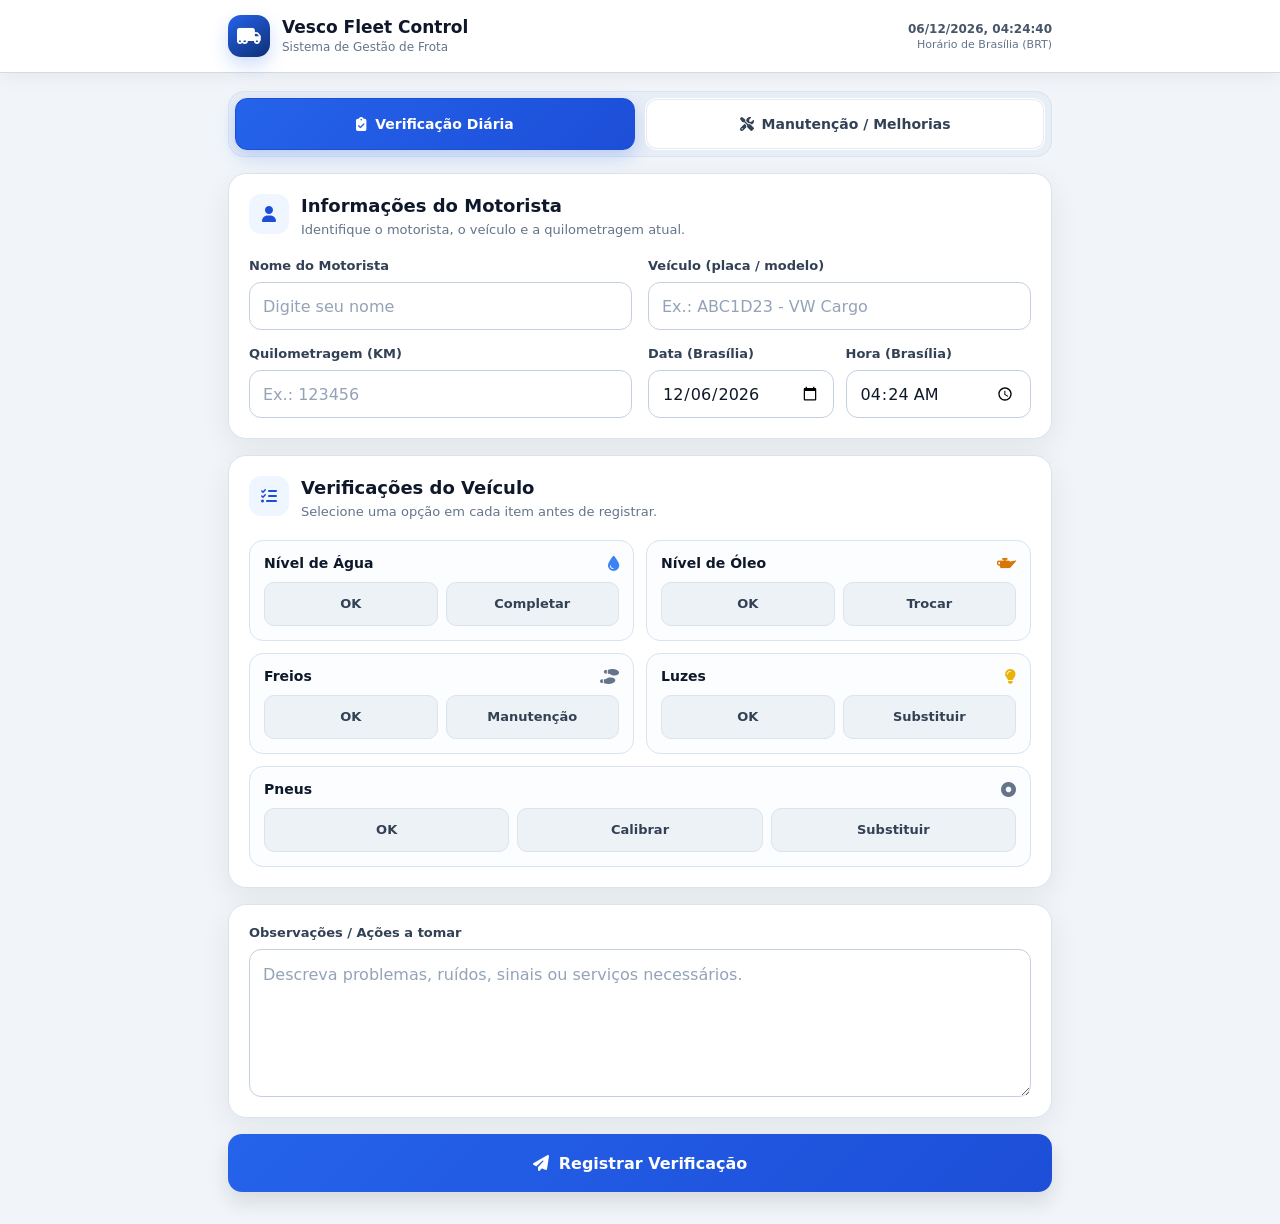
==== index.html @ 60d543b6 "Add files via upload" ====
<!doctype html>
<html lang="pt-BR">
<head>
  <meta charset="utf-8">
  <meta name="viewport" content="width=device-width, initial-scale=1, viewport-fit=cover">
  <meta name="theme-color" content="#0f2f74">

  <title>Vesco Fleet Control</title>

  <link rel="icon" type="image/png" href="https://cdn.abacus.ai/images/67a2cff5-4c77-47db-9276-c31e8ad096bd.png">
  <link rel="preconnect" href="https://cdnjs.cloudflare.com">
  <link rel="stylesheet" href="https://cdnjs.cloudflare.com/ajax/libs/font-awesome/6.4.0/css/all.min.css">
  <link rel="stylesheet" href="styles.css">
  <script src="script.js" defer></script>
</head>

<body>
  <header class="app-header">
    <div class="header-content">
      <div class="brand">
        <div class="brand-icon" aria-hidden="true">
          <i class="fa-solid fa-truck-moving"></i>
        </div>

        <div class="brand-copy">
          <strong>Vesco Fleet Control</strong>
          <span>Sistema de Gestão de Frota</span>
        </div>
      </div>

      <div class="header-clock">
        <strong id="currentDateTime">Carregando...</strong>
        <span>Horário de Brasília (BRT)</span>
      </div>
    </div>
  </header>

  <main class="app-shell">
    <nav class="tabs" aria-label="Tipos de registro">
      <button
        id="tabCheck"
        class="tab-button tab-button--check is-active"
        type="button"
        role="tab"
        aria-selected="true"
        aria-controls="sectionCheck"
      >
        <i class="fa-solid fa-clipboard-check" aria-hidden="true"></i>
        <span>Verificação Diária</span>
      </button>

      <button
        id="tabMaint"
        class="tab-button tab-button--maintenance"
        type="button"
        role="tab"
        aria-selected="false"
        aria-controls="sectionMaint"
      >
        <i class="fa-solid fa-screwdriver-wrench" aria-hidden="true"></i>
        <span>Manutenção / Melhorias</span>
      </button>
    </nav>

    <!-- VERIFICAÇÃO DIÁRIA -->
    <section id="sectionCheck" class="tab-panel" role="tabpanel" aria-labelledby="tabCheck">
      <form id="checkForm" novalidate>
        <article class="card">
          <div class="card-heading">
            <div class="card-heading__icon card-heading__icon--blue" aria-hidden="true">
              <i class="fa-solid fa-user"></i>
            </div>

            <div>
              <h1>Informações do Motorista</h1>
              <p>Identifique o motorista, o veículo e a quilometragem atual.</p>
            </div>
          </div>

          <div class="form-grid">
            <div class="field-group">
              <label for="driverName">Nome do Motorista</label>
              <input
                id="driverName"
                name="driverName"
                type="text"
                maxlength="150"
                autocomplete="name"
                placeholder="Digite seu nome"
                required
              >
            </div>

            <div class="field-group">
              <label for="vehicleCheck">Veículo (placa / modelo)</label>
              <input
                id="vehicleCheck"
                name="vehicleCheck"
                type="text"
                maxlength="200"
                placeholder="Ex.: ABC1D23 - VW Cargo"
                required
              >
            </div>

            <div class="field-group">
              <label for="kmCheck">Quilometragem (KM)</label>
              <input
                id="kmCheck"
                name="kmCheck"
                type="number"
                min="0"
                step="1"
                inputmode="numeric"
                placeholder="Ex.: 123456"
                required
              >
            </div>

            <div class="date-time-grid">
              <div class="field-group">
                <label for="dateCheck">Data (Brasília)</label>
                <input id="dateCheck" name="dateCheck" type="date" required>
              </div>

              <div class="field-group">
                <label for="timeCheck">Hora (Brasília)</label>
                <input id="timeCheck" name="timeCheck" type="time" required>
              </div>
            </div>
          </div>
        </article>

        <article class="card">
          <div class="card-heading">
            <div class="card-heading__icon card-heading__icon--blue" aria-hidden="true">
              <i class="fa-solid fa-list-check"></i>
            </div>

            <div>
              <h2>Verificações do Veículo</h2>
              <p>Selecione uma opção em cada item antes de registrar.</p>
            </div>
          </div>

          <div class="check-grid">
            <div class="check-item">
              <div class="check-item__title">
                <span>Nível de Água</span>
                <i class="fa-solid fa-droplet check-icon check-icon--water" aria-hidden="true"></i>
              </div>

              <div class="toggle-group" role="group" aria-label="Nível de água">
                <button type="button" data-field="water" data-value="ok" class="toggle-btn">OK</button>
                <button type="button" data-field="water" data-value="complete" class="toggle-btn">Completar</button>
              </div>

              <input type="hidden" id="waterStatus" value="">
            </div>

            <div class="check-item">
              <div class="check-item__title">
                <span>Nível de Óleo</span>
                <i class="fa-solid fa-oil-can check-icon check-icon--oil" aria-hidden="true"></i>
              </div>

              <div class="toggle-group" role="group" aria-label="Nível de óleo">
                <button type="button" data-field="oil" data-value="ok" class="toggle-btn">OK</button>
                <button type="button" data-field="oil" data-value="change" class="toggle-btn">Trocar</button>
              </div>

              <input type="hidden" id="oilStatus" value="">
            </div>

            <div class="check-item">
              <div class="check-item__title">
                <span>Freios</span>
                <i class="fa-solid fa-shoe-prints check-icon check-icon--neutral" aria-hidden="true"></i>
              </div>

              <div class="toggle-group" role="group" aria-label="Freios">
                <button type="button" data-field="brakes" data-value="ok" class="toggle-btn">OK</button>
                <button type="button" data-field="brakes" data-value="maintenance" class="toggle-btn">Manutenção</button>
              </div>

              <input type="hidden" id="brakesStatus" value="">
            </div>

            <div class="check-item">
              <div class="check-item__title">
                <span>Luzes</span>
                <i class="fa-solid fa-lightbulb check-icon check-icon--lights" aria-hidden="true"></i>
              </div>

              <div class="toggle-group" role="group" aria-label="Luzes">
                <button type="button" data-field="lights" data-value="ok" class="toggle-btn">OK</button>
                <button type="button" data-field="lights" data-value="replace" class="toggle-btn">Substituir</button>
              </div>

              <input type="hidden" id="lightsStatus" value="">
            </div>

            <div class="check-item check-item--wide">
              <div class="check-item__title">
                <span>Pneus</span>
                <i class="fa-solid fa-circle-dot check-icon check-icon--neutral" aria-hidden="true"></i>
              </div>

              <div class="toggle-group toggle-group--three" role="group" aria-label="Pneus">
                <button type="button" data-field="tires" data-value="ok" class="toggle-btn">OK</button>
                <button type="button" data-field="tires" data-value="pressure" class="toggle-btn">Calibrar</button>
                <button type="button" data-field="tires" data-value="replace" class="toggle-btn">Substituir</button>
              </div>

              <input type="hidden" id="tiresStatus" value="">
            </div>
          </div>
        </article>

        <article class="card">
          <div class="field-group">
            <label for="observationsCheck">Observações / Ações a tomar</label>
            <textarea
              id="observationsCheck"
              name="observationsCheck"
              rows="5"
              maxlength="2000"
              placeholder="Descreva problemas, ruídos, sinais ou serviços necessários."
            ></textarea>
          </div>
        </article>

        <button id="submitCheck" class="submit-button submit-button--check" type="submit">
          <i class="fa-solid fa-paper-plane" aria-hidden="true"></i>
          <span>Registrar Verificação</span>
        </button>
      </form>
    </section>

    <!-- MANUTENÇÃO / MELHORIAS -->
    <section id="sectionMaint" class="tab-panel is-hidden" role="tabpanel" aria-labelledby="tabMaint" hidden>
      <form id="maintenanceForm" novalidate>
        <article class="card">
          <div class="card-heading">
            <div class="card-heading__icon card-heading__icon--amber" aria-hidden="true">
              <i class="fa-solid fa-screwdriver-wrench"></i>
            </div>

            <div>
              <h2>Registrar Manutenção / Melhoria</h2>
              <p>Registre uma necessidade de manutenção, troca de peça ou melhoria.</p>
            </div>
          </div>

          <div class="form-grid">
            <div class="field-group">
              <label for="responsible">Responsável</label>
              <input
                id="responsible"
                name="responsible"
                type="text"
                maxlength="150"
                placeholder="Nome do solicitante"
                required
              >
            </div>

            <div class="field-group">
              <label for="vehicleMaint">Veículo (placa / modelo)</label>
              <input
                id="vehicleMaint"
                name="vehicleMaint"
                type="text"
                maxlength="200"
                placeholder="Ex.: ABC1D23 - Ford Cargo"
                required
              >
            </div>

            <div class="field-group">
              <label for="kmMaint">Quilometragem (KM)</label>
              <input
                id="kmMaint"
                name="kmMaint"
                type="number"
                min="0"
                step="1"
                inputmode="numeric"
                placeholder="Ex.: 123456"
                required
              >
            </div>

            <div class="date-time-grid">
              <div class="field-group">
                <label for="dateMaint">Data (Brasília)</label>
                <input id="dateMaint" name="dateMaint" type="date" required>
              </div>

              <div class="field-group">
                <label for="timeMaint">Hora (Brasília)</label>
                <input id="timeMaint" name="timeMaint" type="time" required>
              </div>
            </div>

            <div class="field-group">
              <label for="maintenanceType">Tipo</label>
              <select id="maintenanceType" name="maintenanceType" required>
                <option value="">Selecione</option>
                <option value="preventiva">Preventiva</option>
                <option value="corretiva">Corretiva</option>
                <option value="melhoria">Melhoria</option>
                <option value="troca">Troca de Peças</option>
              </select>
            </div>

            <div class="field-group">
              <label for="priority">Prioridade</label>
              <select id="priority" name="priority" required>
                <option value="">Selecione</option>
                <option value="alta">Alta</option>
                <option value="media">Média</option>
                <option value="baixa">Baixa</option>
              </select>
            </div>

            <div class="field-group field-group--full">
              <label for="description">Descrição detalhada</label>
              <textarea
                id="description"
                name="description"
                rows="5"
                maxlength="3000"
                placeholder="Descreva o problema, serviço necessário ou melhoria."
                required
              ></textarea>
            </div>

            <div class="field-group">
              <label for="cost">Custo estimado (R$)</label>
              <input
                id="cost"
                name="cost"
                type="number"
                step="0.01"
                min="0"
                inputmode="decimal"
                placeholder="Opcional"
              >
            </div>
          </div>
        </article>

        <button id="submitMaint" class="submit-button submit-button--maintenance" type="submit">
          <i class="fa-solid fa-plus" aria-hidden="true"></i>
          <span>Registrar Solicitação</span>
        </button>
      </form>
    </section>
  </main>

  <div id="toast" class="toast" role="status" aria-live="polite" aria-atomic="true">
    <i id="toastIcon" class="fa-solid fa-circle-check" aria-hidden="true"></i>
    <span id="toastMessage">Operação concluída</span>
  </div>
</body>
</html>
---- styles.css ----
:root {
  --page-bg: #f1f5f9;
  --card-bg: #ffffff;
  --text: #0f172a;
  --text-soft: #475569;
  --muted: #64748b;
  --border: #dbe3ee;
  --border-strong: #c5d0df;
  --blue: #2563eb;
  --blue-dark: #1d4ed8;
  --blue-deep: #0f2f74;
  --blue-soft: #eff6ff;
  --amber: #d97706;
  --amber-dark: #b45309;
  --amber-soft: #fff7ed;
  --green: #16a34a;
  --green-dark: #15803d;
  --red: #dc2626;
  --red-dark: #b91c1c;
  --shadow-card: 0 10px 30px rgba(15, 23, 42, 0.07);
  --shadow-button: 0 10px 20px rgba(15, 23, 42, 0.12);
}

* {
  box-sizing: border-box;
}

html {
  min-width: 320px;
  min-height: 100%;
  background: var(--page-bg);
}

body {
  min-height: 100vh;
  margin: 0;
  background: var(--page-bg);
  color: var(--text);
  font-family: Inter, ui-sans-serif, system-ui, -apple-system, BlinkMacSystemFont, "Segoe UI", sans-serif;
  -webkit-font-smoothing: antialiased;
  -moz-osx-font-smoothing: grayscale;
}

button,
input,
select,
textarea {
  font: inherit;
}

button {
  -webkit-tap-highlight-color: transparent;
}

button:focus-visible,
input:focus-visible,
select:focus-visible,
textarea:focus-visible {
  outline: 3px solid rgba(37, 99, 235, 0.22);
  outline-offset: 2px;
}

.app-header {
  position: sticky;
  top: 0;
  z-index: 20;
  border-bottom: 1px solid rgba(203, 213, 225, 0.85);
  background: rgba(255, 255, 255, 0.96);
  box-shadow: 0 4px 18px rgba(15, 23, 42, 0.05);
  backdrop-filter: blur(12px);
}

.header-content {
  width: min(100%, 860px);
  min-height: 72px;
  margin: 0 auto;
  padding: 12px 18px;
  display: flex;
  align-items: center;
  justify-content: space-between;
  gap: 18px;
}

.brand {
  min-width: 0;
  display: flex;
  align-items: center;
  gap: 12px;
}

.brand-icon {
  width: 42px;
  height: 42px;
  flex: 0 0 42px;
  display: grid;
  place-items: center;
  border-radius: 13px;
  background: linear-gradient(145deg, var(--blue), var(--blue-deep));
  color: #ffffff;
  font-size: 19px;
  box-shadow: 0 8px 18px rgba(37, 99, 235, 0.22);
}

.brand-copy {
  min-width: 0;
  display: flex;
  flex-direction: column;
}

.brand-copy strong {
  overflow: hidden;
  color: var(--text);
  font-size: 17px;
  line-height: 1.25;
  text-overflow: ellipsis;
  white-space: nowrap;
}

.brand-copy span {
  margin-top: 2px;
  color: var(--muted);
  font-size: 12px;
  line-height: 1.2;
}

.header-clock {
  flex: 0 0 auto;
  display: flex;
  flex-direction: column;
  align-items: flex-end;
  color: var(--text-soft);
  text-align: right;
}

.header-clock strong {
  font-size: 12px;
  font-weight: 700;
  white-space: nowrap;
}

.header-clock span {
  margin-top: 2px;
  color: var(--muted);
  font-size: 11px;
  white-space: nowrap;
}

.app-shell {
  width: min(100%, 860px);
  margin: 0 auto;
  padding: 18px 18px calc(32px + env(safe-area-inset-bottom));
}

.tabs {
  display: grid;
  grid-template-columns: repeat(2, minmax(0, 1fr));
  gap: 10px;
  margin-bottom: 16px;
  padding: 6px;
  border: 1px solid var(--border);
  border-radius: 16px;
  background: #e8eef6;
}

.tab-button {
  width: 100%;
  min-height: 52px;
  padding: 10px 12px;
  display: flex;
  align-items: center;
  justify-content: center;
  gap: 8px;
  border: 1px solid transparent;
  border-radius: 12px;
  background: #ffffff;
  color: #334155;
  font-size: 14px;
  font-weight: 750;
  line-height: 1.2;
  cursor: pointer;
  transition: transform 0.18s ease, background-color 0.18s ease, border-color 0.18s ease, color 0.18s ease, box-shadow 0.18s ease;
}

.tab-button:hover {
  border-color: var(--border-strong);
  transform: translateY(-1px);
}

.tab-button--check.is-active {
  border-color: var(--blue-dark);
  background: linear-gradient(135deg, var(--blue), var(--blue-dark));
  color: #ffffff;
  box-shadow: 0 7px 18px rgba(37, 99, 235, 0.24);
}

.tab-button--maintenance.is-active {
  border-color: var(--amber-dark);
  background: linear-gradient(135deg, #f59e0b, var(--amber));
  color: #ffffff;
  box-shadow: 0 7px 18px rgba(217, 119, 6, 0.22);
}

.tab-button:not(.is-active) {
  background: #ffffff;
  color: #334155;
  box-shadow: inset 0 0 0 1px rgba(203, 213, 225, 0.45);
}

.tab-panel.is-hidden,
.tab-panel[hidden] {
  display: none !important;
}

form {
  display: grid;
  gap: 16px;
}

.card {
  padding: 20px;
  border: 1px solid var(--border);
  border-radius: 18px;
  background: var(--card-bg);
  box-shadow: var(--shadow-card);
}

.card-heading {
  margin-bottom: 18px;
  display: flex;
  align-items: flex-start;
  gap: 12px;
}

.card-heading__icon {
  width: 40px;
  height: 40px;
  flex: 0 0 40px;
  display: grid;
  place-items: center;
  border-radius: 12px;
  font-size: 16px;
}

.card-heading__icon--blue {
  background: var(--blue-soft);
  color: var(--blue-dark);
}

.card-heading__icon--amber {
  background: var(--amber-soft);
  color: var(--amber-dark);
}

.card-heading h1,
.card-heading h2 {
  margin: 0;
  color: var(--text);
  font-size: 18px;
  line-height: 1.3;
}

.card-heading p {
  margin: 4px 0 0;
  color: var(--muted);
  font-size: 13px;
  line-height: 1.45;
}

.form-grid {
  display: grid;
  grid-template-columns: repeat(2, minmax(0, 1fr));
  gap: 16px;
}

.date-time-grid {
  display: grid;
  grid-template-columns: repeat(2, minmax(0, 1fr));
  gap: 12px;
}

.field-group {
  min-width: 0;
  display: flex;
  flex-direction: column;
  gap: 7px;
}

.field-group--full {
  grid-column: 1 / -1;
}

.field-group label {
  color: #334155;
  font-size: 13px;
  font-weight: 700;
  line-height: 1.3;
}

input,
select,
textarea {
  width: 100%;
  border: 1px solid var(--border-strong);
  border-radius: 12px;
  background: #ffffff;
  color: var(--text);
  transition: border-color 0.18s ease, box-shadow 0.18s ease, background-color 0.18s ease;
}

input,
select {
  min-height: 48px;
  padding: 0 13px;
}

textarea {
  min-height: 120px;
  padding: 13px;
  line-height: 1.5;
  resize: vertical;
}

input::placeholder,
textarea::placeholder {
  color: #94a3b8;
}

input:hover,
select:hover,
textarea:hover {
  border-color: #aebccc;
}

input:focus,
select:focus,
textarea:focus {
  border-color: var(--blue);
  box-shadow: 0 0 0 4px rgba(37, 99, 235, 0.1);
  outline: none;
}

input.is-invalid,
select.is-invalid,
textarea.is-invalid {
  border-color: var(--red);
  background: #fff7f7;
  box-shadow: 0 0 0 4px rgba(220, 38, 38, 0.08);
}

.check-grid {
  display: grid;
  grid-template-columns: repeat(2, minmax(0, 1fr));
  gap: 12px;
}

.check-item {
  min-width: 0;
  padding: 14px;
  border: 1px solid var(--border);
  border-radius: 14px;
  background: #fbfdff;
}

.check-item--wide {
  grid-column: 1 / -1;
}

.check-item__title {
  margin-bottom: 11px;
  display: flex;
  align-items: center;
  justify-content: space-between;
  gap: 10px;
  color: var(--text);
  font-size: 14px;
  font-weight: 750;
}

.check-icon {
  font-size: 15px;
}

.check-icon--water {
  color: #3b82f6;
}

.check-icon--oil {
  color: #d97706;
}

.check-icon--lights {
  color: #eab308;
}

.check-icon--neutral {
  color: #64748b;
}

.toggle-group {
  display: grid;
  grid-template-columns: repeat(2, minmax(0, 1fr));
  gap: 8px;
}

.toggle-group--three {
  grid-template-columns: repeat(3, minmax(0, 1fr));
}

.toggle-btn {
  min-height: 44px;
  padding: 9px 10px;
  border: 1px solid var(--border);
  border-radius: 10px;
  background: #edf2f7;
  color: #334155;
  font-size: 13px;
  font-weight: 750;
  line-height: 1.2;
  cursor: pointer;
  transition: transform 0.16s ease, background-color 0.16s ease, border-color 0.16s ease, color 0.16s ease, box-shadow 0.16s ease;
}

.toggle-btn:hover {
  border-color: #aab9cb;
  background: #e5edf7;
}

.toggle-btn:active {
  transform: scale(0.98);
}

.toggle-btn.is-active[data-value="ok"] {
  border-color: var(--green-dark);
  background: linear-gradient(135deg, #22c55e, var(--green));
  color: #ffffff;
  box-shadow: 0 7px 15px rgba(22, 163, 74, 0.2);
}

.toggle-btn.is-active:not([data-value="ok"]) {
  border-color: var(--amber-dark);
  background: linear-gradient(135deg, #f59e0b, var(--amber));
  color: #ffffff;
  box-shadow: 0 7px 15px rgba(217, 119, 6, 0.2);
}

.check-item.has-error {
  border-color: var(--red);
  background: #fff8f8;
  box-shadow: 0 0 0 3px rgba(220, 38, 38, 0.07);
}

.submit-button {
  min-height: 58px;
  padding: 14px 20px;
  display: flex;
  align-items: center;
  justify-content: center;
  gap: 10px;
  border: 0;
  border-radius: 14px;
  color: #ffffff;
  font-size: 16px;
  font-weight: 800;
  cursor: pointer;
  box-shadow: var(--shadow-button);
  transition: transform 0.18s ease, filter 0.18s ease, opacity 0.18s ease;
}

.submit-button--check {
  background: linear-gradient(135deg, var(--blue), var(--blue-dark));
}

.submit-button--maintenance {
  background: linear-gradient(135deg, #f59e0b, var(--amber));
}

.submit-button:hover:not(:disabled) {
  filter: brightness(1.04);
  transform: translateY(-1px);
}

.submit-button:active:not(:disabled) {
  transform: scale(0.99);
}

.submit-button:disabled {
  cursor: wait;
  opacity: 0.68;
}

.toast {
  position: fixed;
  left: 50%;
  bottom: calc(22px + env(safe-area-inset-bottom));
  z-index: 60;
  width: min(calc(100% - 32px), 460px);
  min-height: 52px;
  padding: 13px 16px;
  display: flex;
  align-items: center;
  justify-content: center;
  gap: 10px;
  border-radius: 14px;
  background: var(--green);
  color: #ffffff;
  font-size: 14px;
  font-weight: 750;
  text-align: center;
  box-shadow: 0 16px 34px rgba(15, 23, 42, 0.22);
  opacity: 0;
  pointer-events: none;
  transform: translate(-50%, 140%);
  transition: transform 0.28s ease, opacity 0.28s ease, background-color 0.18s ease;
}

.toast.is-visible {
  opacity: 1;
  transform: translate(-50%, 0);
}

.toast.is-error {
  background: var(--red);
}

.toast.is-warning {
  background: var(--amber);
}

@media (max-width: 720px) {
  .header-content {
    padding: 11px 14px;
  }

  .app-shell {
    padding: 14px 12px calc(28px + env(safe-area-inset-bottom));
  }

  .card {
    padding: 16px;
    border-radius: 16px;
  }

  .form-grid,
  .check-grid {
    grid-template-columns: 1fr;
  }

  .check-item--wide,
  .field-group--full {
    grid-column: auto;
  }
}

@media (max-width: 520px) {
  .header-content {
    gap: 10px;
  }

  .brand-icon {
    width: 38px;
    height: 38px;
    flex-basis: 38px;
    border-radius: 11px;
    font-size: 17px;
  }

  .brand-copy strong {
    font-size: 14px;
  }

  .brand-copy span {
    font-size: 10px;
  }

  .header-clock strong {
    font-size: 10px;
  }

  .header-clock span {
    font-size: 9px;
  }

  .tabs {
    gap: 6px;
    padding: 5px;
  }

  .tab-button {
    min-height: 54px;
    padding: 8px 7px;
    flex-direction: column;
    gap: 4px;
    font-size: 12px;
  }

  .date-time-grid {
    grid-template-columns: 1fr;
  }

  .toggle-group--three {
    grid-template-columns: 1fr;
  }

  .toggle-btn {
    min-height: 46px;
  }
}

@media (prefers-reduced-motion: reduce) {
  *,
  *::before,
  *::after {
    scroll-behavior: auto !important;
    transition-duration: 0.01ms !important;
    animation-duration: 0.01ms !important;
    animation-iteration-count: 1 !important;
  }
}
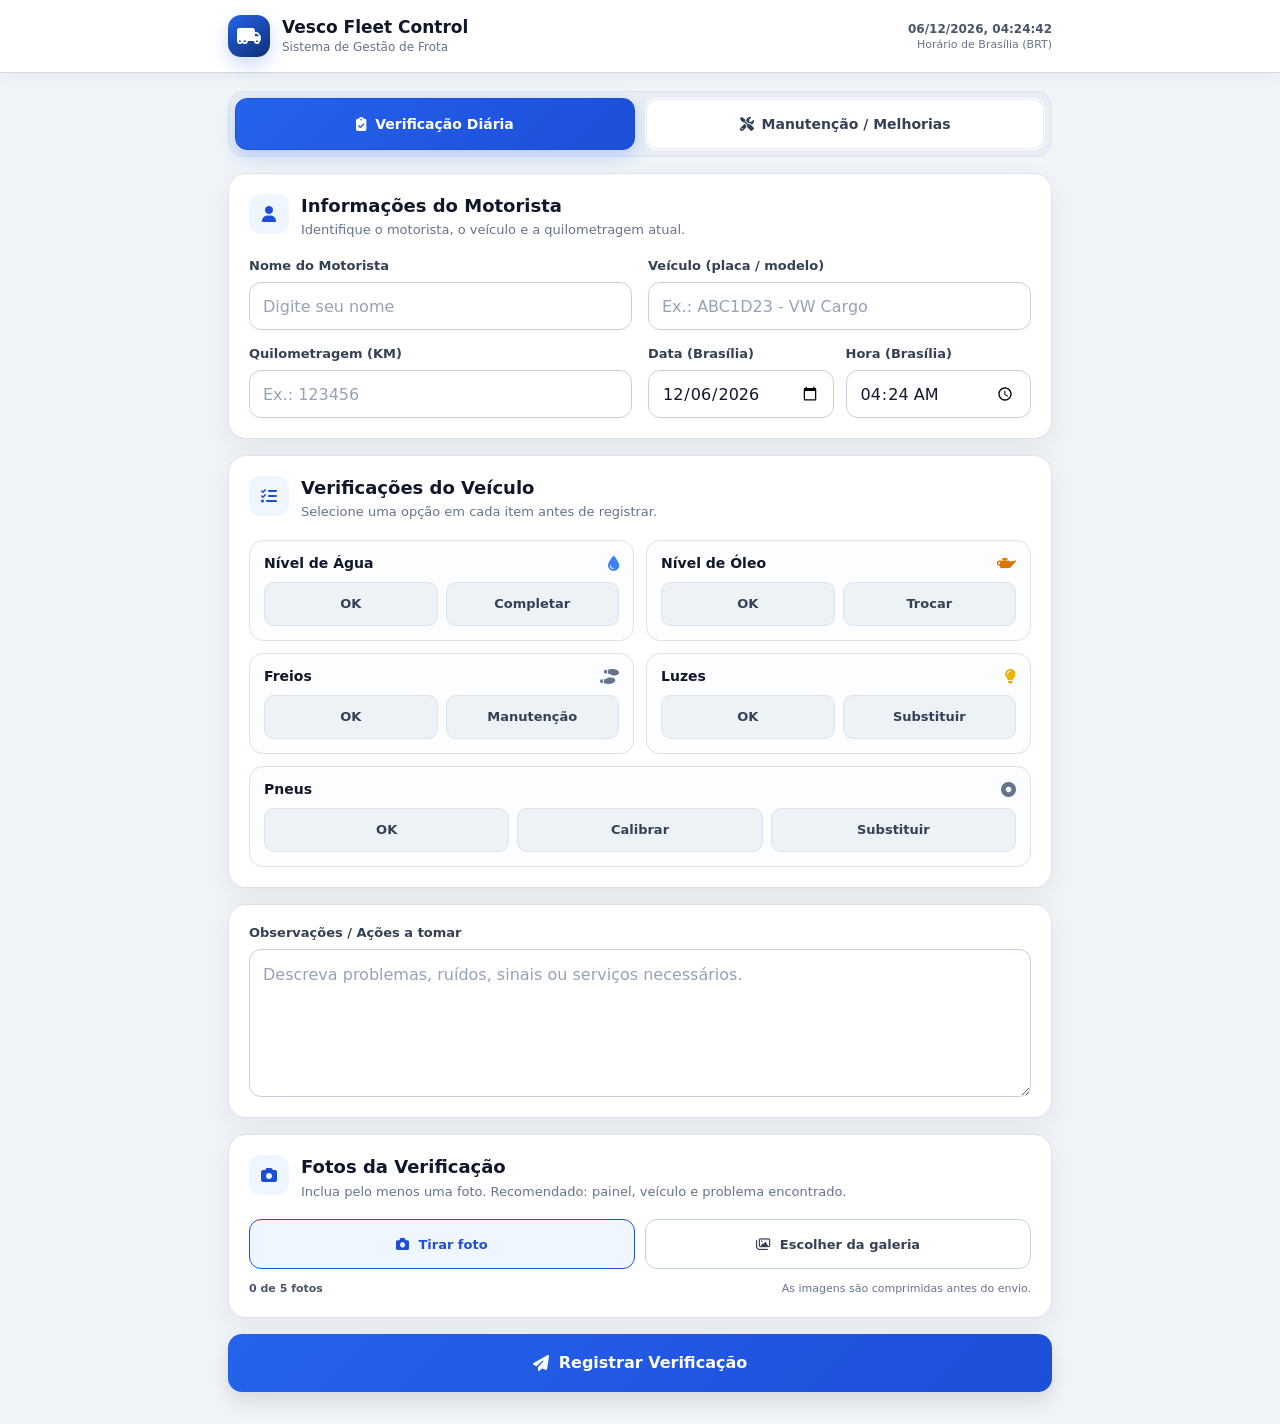
==== commit 2fac17a0: "Add files via upload" ====
--- a/index.html
+++ b/index.html
@@ -230,6 +230,42 @@
           </div>
         </article>
 
+        <article class="card photo-card" data-photo-section="check">
+          <div class="card-heading">
+            <div class="card-heading__icon card-heading__icon--blue" aria-hidden="true">
+              <i class="fa-solid fa-camera"></i>
+            </div>
+
+            <div>
+              <h2>Fotos da Verificação</h2>
+              <p>Inclua pelo menos uma foto. Recomendado: painel, veículo e problema encontrado.</p>
+            </div>
+          </div>
+
+          <div class="photo-actions">
+            <button type="button" class="photo-action-button" data-photo-camera="check">
+              <i class="fa-solid fa-camera" aria-hidden="true"></i>
+              <span>Tirar foto</span>
+            </button>
+
+            <button type="button" class="photo-action-button photo-action-button--secondary" data-photo-gallery="check">
+              <i class="fa-regular fa-images" aria-hidden="true"></i>
+              <span>Escolher da galeria</span>
+            </button>
+          </div>
+
+          <input id="checkCameraInput" class="visually-hidden" type="file" accept="image/*" capture="environment">
+          <input id="checkGalleryInput" class="visually-hidden" type="file" accept="image/*" multiple>
+
+          <div class="photo-meta">
+            <span id="checkPhotoCount">0 de 5 fotos</span>
+            <span>As imagens são comprimidas antes do envio.</span>
+          </div>
+
+          <div id="checkPhotoPreview" class="photo-preview-grid" aria-live="polite"></div>
+          <p id="checkPhotoError" class="photo-error" hidden>Adicione pelo menos uma foto.</p>
+        </article>
+
         <button id="submitCheck" class="submit-button submit-button--check" type="submit">
           <i class="fa-solid fa-paper-plane" aria-hidden="true"></i>
           <span>Registrar Verificação</span>
@@ -351,6 +387,42 @@
           </div>
         </article>
 
+        <article class="card photo-card" data-photo-section="maintenance">
+          <div class="card-heading">
+            <div class="card-heading__icon card-heading__icon--amber" aria-hidden="true">
+              <i class="fa-solid fa-camera"></i>
+            </div>
+
+            <div>
+              <h2>Fotos da Manutenção</h2>
+              <p>Inclua pelo menos uma foto mostrando o problema, peça ou melhoria solicitada.</p>
+            </div>
+          </div>
+
+          <div class="photo-actions">
+            <button type="button" class="photo-action-button photo-action-button--amber" data-photo-camera="maintenance">
+              <i class="fa-solid fa-camera" aria-hidden="true"></i>
+              <span>Tirar foto</span>
+            </button>
+
+            <button type="button" class="photo-action-button photo-action-button--secondary" data-photo-gallery="maintenance">
+              <i class="fa-regular fa-images" aria-hidden="true"></i>
+              <span>Escolher da galeria</span>
+            </button>
+          </div>
+
+          <input id="maintenanceCameraInput" class="visually-hidden" type="file" accept="image/*" capture="environment">
+          <input id="maintenanceGalleryInput" class="visually-hidden" type="file" accept="image/*" multiple>
+
+          <div class="photo-meta">
+            <span id="maintenancePhotoCount">0 de 5 fotos</span>
+            <span>As imagens são comprimidas antes do envio.</span>
+          </div>
+
+          <div id="maintenancePhotoPreview" class="photo-preview-grid" aria-live="polite"></div>
+          <p id="maintenancePhotoError" class="photo-error" hidden>Adicione pelo menos uma foto.</p>
+        </article>
+
         <button id="submitMaint" class="submit-button submit-button--maintenance" type="submit">
           <i class="fa-solid fa-plus" aria-hidden="true"></i>
           <span>Registrar Solicitação</span>
@@ -363,5 +435,53 @@
     <i id="toastIcon" class="fa-solid fa-circle-check" aria-hidden="true"></i>
     <span id="toastMessage">Operação concluída</span>
   </div>
+
+  <dialog id="resultDialog" class="result-dialog">
+    <div class="result-dialog__content">
+      <button id="closeResultDialog" class="dialog-close" type="button" aria-label="Fechar">
+        <i class="fa-solid fa-xmark" aria-hidden="true"></i>
+      </button>
+
+      <div class="result-success-icon" aria-hidden="true">
+        <i class="fa-solid fa-circle-check"></i>
+      </div>
+
+      <h2>Registro concluído</h2>
+      <p>O relatório e as fotos foram salvos com sucesso.</p>
+
+      <dl class="result-summary">
+        <div>
+          <dt>Protocolo</dt>
+          <dd id="resultProtocol">-</dd>
+        </div>
+        <div>
+          <dt>Veículo</dt>
+          <dd id="resultVehicle">-</dd>
+        </div>
+        <div>
+          <dt>Fotos</dt>
+          <dd id="resultPhotoCount">-</dd>
+        </div>
+      </dl>
+
+      <p id="resultSharingNotice" class="sharing-notice" hidden></p>
+
+      <div class="result-actions">
+        <button id="shareWhatsAppButton" class="result-button result-button--whatsapp" type="button">
+          <i class="fa-brands fa-whatsapp" aria-hidden="true"></i>
+          <span>Compartilhar no WhatsApp</span>
+        </button>
+
+        <a id="openPhotosButton" class="result-button result-button--secondary" href="#" target="_blank" rel="noopener">
+          <i class="fa-regular fa-images" aria-hidden="true"></i>
+          <span>Abrir fotos</span>
+        </a>
+
+        <button id="newRecordButton" class="result-button result-button--plain" type="button">
+          Fazer novo registro
+        </button>
+      </div>
+    </div>
+  </dialog>
 </body>
 </html>
--- a/styles.css
+++ b/styles.css
@@ -616,3 +616,353 @@
     animation-iteration-count: 1 !important;
   }
 }
+
+/* Upload e visualização de fotos */
+.visually-hidden {
+  position: absolute !important;
+  width: 1px !important;
+  height: 1px !important;
+  padding: 0 !important;
+  margin: -1px !important;
+  overflow: hidden !important;
+  clip: rect(0, 0, 0, 0) !important;
+  white-space: nowrap !important;
+  border: 0 !important;
+}
+
+.photo-card {
+  overflow: hidden;
+}
+
+.photo-actions {
+  display: grid;
+  grid-template-columns: repeat(2, minmax(0, 1fr));
+  gap: 10px;
+}
+
+.photo-action-button {
+  min-height: 50px;
+  padding: 11px 14px;
+  display: flex;
+  align-items: center;
+  justify-content: center;
+  gap: 9px;
+  border: 1px solid var(--blue-dark);
+  border-radius: 12px;
+  background: var(--blue-soft);
+  color: var(--blue-dark);
+  font-size: 13px;
+  font-weight: 800;
+  cursor: pointer;
+  transition: transform 0.18s ease, background-color 0.18s ease, border-color 0.18s ease, box-shadow 0.18s ease;
+}
+
+.photo-action-button:hover {
+  border-color: var(--blue);
+  background: #dbeafe;
+  box-shadow: 0 7px 16px rgba(37, 99, 235, 0.12);
+  transform: translateY(-1px);
+}
+
+.photo-action-button:active {
+  transform: scale(0.99);
+}
+
+.photo-action-button--amber {
+  border-color: var(--amber-dark);
+  background: var(--amber-soft);
+  color: var(--amber-dark);
+}
+
+.photo-action-button--amber:hover {
+  border-color: var(--amber);
+  background: #ffedd5;
+  box-shadow: 0 7px 16px rgba(217, 119, 6, 0.12);
+}
+
+.photo-action-button--secondary {
+  border-color: var(--border-strong);
+  background: #ffffff;
+  color: #334155;
+}
+
+.photo-action-button--secondary:hover {
+  border-color: #94a3b8;
+  background: #f8fafc;
+  box-shadow: 0 7px 16px rgba(15, 23, 42, 0.08);
+}
+
+.photo-meta {
+  margin-top: 12px;
+  display: flex;
+  align-items: center;
+  justify-content: space-between;
+  gap: 12px;
+  color: var(--muted);
+  font-size: 11px;
+  line-height: 1.4;
+}
+
+.photo-meta span:first-child {
+  color: var(--text-soft);
+  font-weight: 800;
+  white-space: nowrap;
+}
+
+.photo-preview-grid {
+  margin-top: 13px;
+  display: grid;
+  grid-template-columns: repeat(3, minmax(0, 1fr));
+  gap: 10px;
+}
+
+.photo-preview-grid:empty {
+  display: none;
+}
+
+.photo-preview-item {
+  position: relative;
+  min-width: 0;
+  overflow: hidden;
+  border: 1px solid var(--border);
+  border-radius: 12px;
+  background: #e2e8f0;
+  aspect-ratio: 4 / 3;
+}
+
+.photo-preview-item img {
+  width: 100%;
+  height: 100%;
+  display: block;
+  object-fit: cover;
+}
+
+.photo-preview-remove {
+  position: absolute;
+  top: 6px;
+  right: 6px;
+  width: 32px;
+  height: 32px;
+  display: grid;
+  place-items: center;
+  border: 0;
+  border-radius: 999px;
+  background: rgba(15, 23, 42, 0.82);
+  color: #ffffff;
+  cursor: pointer;
+  box-shadow: 0 4px 10px rgba(15, 23, 42, 0.24);
+}
+
+.photo-preview-remove:hover {
+  background: var(--red);
+}
+
+.photo-preview-size {
+  position: absolute;
+  left: 6px;
+  bottom: 6px;
+  padding: 4px 7px;
+  border-radius: 999px;
+  background: rgba(15, 23, 42, 0.76);
+  color: #ffffff;
+  font-size: 10px;
+  font-weight: 750;
+}
+
+.photo-card.has-error {
+  border-color: var(--red);
+  background: #fffafa;
+  box-shadow: 0 0 0 3px rgba(220, 38, 38, 0.07);
+}
+
+.photo-error {
+  margin: 10px 0 0;
+  color: var(--red);
+  font-size: 12px;
+  font-weight: 750;
+}
+
+/* Janela de confirmação e compartilhamento */
+.result-dialog {
+  width: min(calc(100% - 28px), 500px);
+  padding: 0;
+  border: 0;
+  border-radius: 20px;
+  background: transparent;
+  color: var(--text);
+  box-shadow: 0 24px 70px rgba(15, 23, 42, 0.3);
+}
+
+.result-dialog::backdrop {
+  background: rgba(15, 23, 42, 0.68);
+  backdrop-filter: blur(4px);
+}
+
+.result-dialog__content {
+  position: relative;
+  padding: 28px;
+  border: 1px solid rgba(255, 255, 255, 0.72);
+  border-radius: 20px;
+  background: #ffffff;
+  text-align: center;
+}
+
+.dialog-close {
+  position: absolute;
+  top: 13px;
+  right: 13px;
+  width: 38px;
+  height: 38px;
+  display: grid;
+  place-items: center;
+  border: 1px solid var(--border);
+  border-radius: 999px;
+  background: #f8fafc;
+  color: #475569;
+  cursor: pointer;
+}
+
+.dialog-close:hover {
+  background: #e2e8f0;
+  color: var(--text);
+}
+
+.result-success-icon {
+  margin: 0 auto 13px;
+  color: var(--green);
+  font-size: 50px;
+  line-height: 1;
+}
+
+.result-dialog h2 {
+  margin: 0;
+  font-size: 22px;
+  line-height: 1.25;
+}
+
+.result-dialog__content > p {
+  margin: 7px 0 0;
+  color: var(--muted);
+  font-size: 13px;
+  line-height: 1.5;
+}
+
+.result-summary {
+  margin: 20px 0 0;
+  padding: 4px 0;
+  border: 1px solid var(--border);
+  border-radius: 14px;
+  background: #f8fafc;
+  text-align: left;
+}
+
+.result-summary > div {
+  padding: 11px 13px;
+  display: grid;
+  grid-template-columns: 94px minmax(0, 1fr);
+  gap: 10px;
+  border-bottom: 1px solid var(--border);
+}
+
+.result-summary > div:last-child {
+  border-bottom: 0;
+}
+
+.result-summary dt {
+  color: var(--muted);
+  font-size: 12px;
+  font-weight: 700;
+}
+
+.result-summary dd {
+  min-width: 0;
+  margin: 0;
+  overflow-wrap: anywhere;
+  color: var(--text);
+  font-size: 13px;
+  font-weight: 800;
+}
+
+.sharing-notice {
+  margin-top: 13px !important;
+  padding: 10px 12px;
+  border: 1px solid #fed7aa;
+  border-radius: 11px;
+  background: #fff7ed;
+  color: #9a3412 !important;
+  font-size: 11px !important;
+  font-weight: 700;
+  text-align: left;
+}
+
+.result-actions {
+  margin-top: 18px;
+  display: grid;
+  gap: 9px;
+}
+
+.result-button {
+  min-height: 50px;
+  padding: 12px 16px;
+  display: flex;
+  align-items: center;
+  justify-content: center;
+  gap: 9px;
+  border: 0;
+  border-radius: 12px;
+  font-size: 14px;
+  font-weight: 800;
+  text-decoration: none;
+  cursor: pointer;
+}
+
+.result-button--whatsapp {
+  background: #16a34a;
+  color: #ffffff;
+  box-shadow: 0 9px 18px rgba(22, 163, 74, 0.18);
+}
+
+.result-button--whatsapp:hover {
+  background: #15803d;
+}
+
+.result-button--secondary {
+  border: 1px solid var(--border-strong);
+  background: #ffffff;
+  color: #334155;
+}
+
+.result-button--secondary:hover {
+  background: #f8fafc;
+}
+
+.result-button--plain {
+  min-height: 42px;
+  background: transparent;
+  color: var(--muted);
+}
+
+.result-button--plain:hover {
+  background: #f1f5f9;
+  color: var(--text);
+}
+
+@media (max-width: 560px) {
+  .photo-actions {
+    grid-template-columns: 1fr;
+  }
+
+  .photo-preview-grid {
+    grid-template-columns: repeat(2, minmax(0, 1fr));
+  }
+
+  .photo-meta {
+    align-items: flex-start;
+    flex-direction: column;
+    gap: 3px;
+  }
+
+  .result-dialog__content {
+    padding: 25px 18px 20px;
+  }
+}
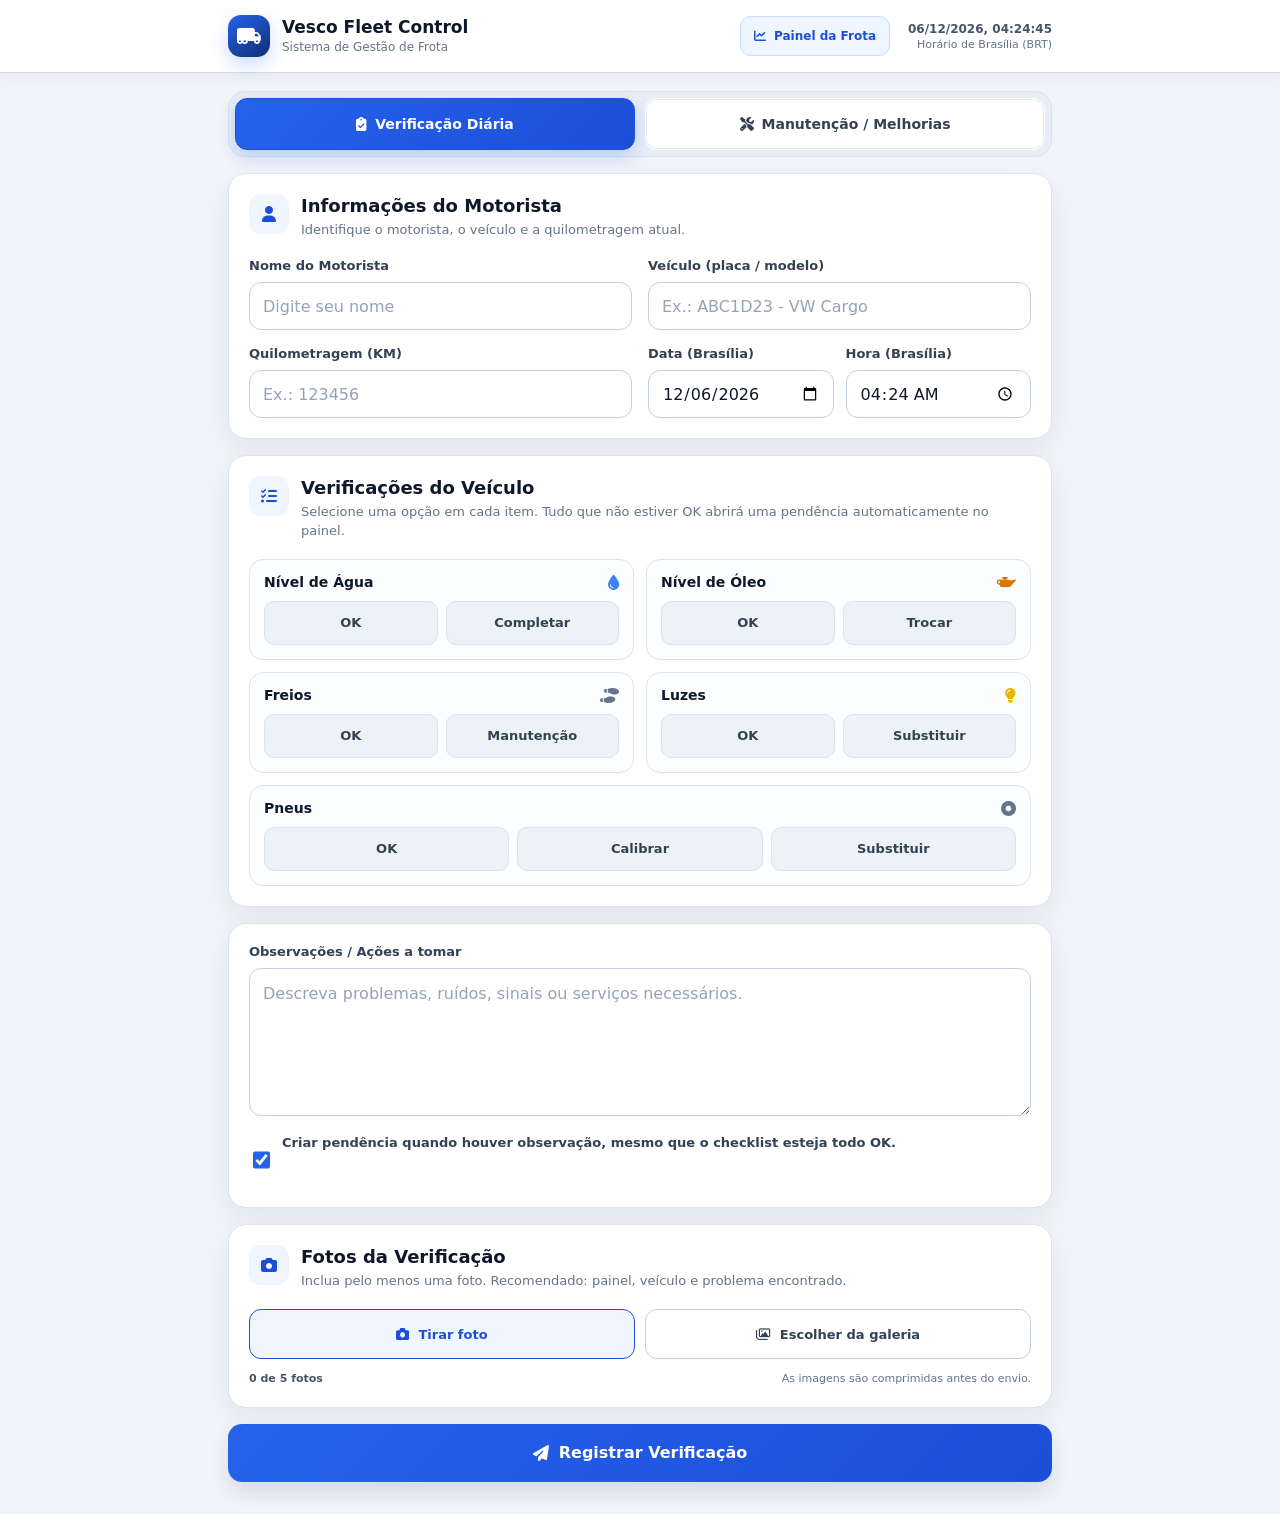
==== commit 24e63640: "Add files via upload" ====
--- a/index.html
+++ b/index.html
@@ -11,6 +11,7 @@
   <link rel="preconnect" href="https://cdnjs.cloudflare.com">
   <link rel="stylesheet" href="https://cdnjs.cloudflare.com/ajax/libs/font-awesome/6.4.0/css/all.min.css">
   <link rel="stylesheet" href="styles.css">
+  <script src="config.js"></script>
   <script src="script.js" defer></script>
 </head>
 
@@ -28,9 +29,15 @@
         </div>
       </div>
 
-      <div class="header-clock">
-        <strong id="currentDateTime">Carregando...</strong>
-        <span>Horário de Brasília (BRT)</span>
+      <div class="header-actions">
+        <a class="admin-shortcut" href="admin.html" title="Abrir painel administrativo">
+          <i class="fa-solid fa-chart-line" aria-hidden="true"></i>
+          <span>Painel da Frota</span>
+        </a>
+        <div class="header-clock">
+          <strong id="currentDateTime">Carregando...</strong>
+          <span>Horário de Brasília (BRT)</span>
+        </div>
       </div>
     </div>
   </header>
@@ -96,6 +103,7 @@
               <input
                 id="vehicleCheck"
                 name="vehicleCheck"
+                list="vehicleOptions"
                 type="text"
                 maxlength="200"
                 placeholder="Ex.: ABC1D23 - VW Cargo"
@@ -139,7 +147,7 @@
 
             <div>
               <h2>Verificações do Veículo</h2>
-              <p>Selecione uma opção em cada item antes de registrar.</p>
+              <p>Selecione uma opção em cada item. Tudo que não estiver OK abrirá uma pendência automaticamente no painel.</p>
             </div>
           </div>
 
@@ -227,6 +235,10 @@
               maxlength="2000"
               placeholder="Descreva problemas, ruídos, sinais ou serviços necessários."
             ></textarea>
+            <label class="inline-check">
+              <input id="createObservationPending" type="checkbox" checked>
+              <span>Criar pendência quando houver observação, mesmo que o checklist esteja todo OK.</span>
+            </label>
           </div>
         </article>
 
@@ -284,7 +296,7 @@
 
             <div>
               <h2>Registrar Manutenção / Melhoria</h2>
-              <p>Registre uma necessidade de manutenção, troca de peça ou melhoria.</p>
+              <p>A solicitação entra imediatamente no painel como pendência, com prazo e responsável.</p>
             </div>
           </div>
 
@@ -306,6 +318,7 @@
               <input
                 id="vehicleMaint"
                 name="vehicleMaint"
+                list="vehicleOptions"
                 type="text"
                 maxlength="200"
                 placeholder="Ex.: ABC1D23 - Ford Cargo"
@@ -360,6 +373,33 @@
               </select>
             </div>
 
+            <div class="field-group">
+              <label for="maintenanceCategory">Categoria</label>
+              <select id="maintenanceCategory" name="maintenanceCategory" required>
+                <option value="">Selecione</option>
+                <option value="Óleo e filtros">Óleo e filtros</option>
+                <option value="Pneus">Pneus</option>
+                <option value="Freios">Freios</option>
+                <option value="Suspensão">Suspensão</option>
+                <option value="Motor">Motor</option>
+                <option value="Arrefecimento">Arrefecimento</option>
+                <option value="Elétrica / Luzes">Elétrica / Luzes</option>
+                <option value="Funilaria">Funilaria</option>
+                <option value="Documentação">Documentação</option>
+                <option value="Outros">Outros</option>
+              </select>
+            </div>
+
+            <div class="field-group">
+              <label for="dueDateMaint">Prazo para resolver</label>
+              <input id="dueDateMaint" name="dueDateMaint" type="date" required>
+            </div>
+
+            <div class="field-group">
+              <label for="assignedTo">Responsável por resolver</label>
+              <input id="assignedTo" name="assignedTo" type="text" maxlength="150" placeholder="Opcional">
+            </div>
+
             <div class="field-group field-group--full">
               <label for="description">Descrição detalhada</label>
               <textarea
@@ -431,6 +471,8 @@
     </section>
   </main>
 
+  <datalist id="vehicleOptions"></datalist>
+
   <div id="toast" class="toast" role="status" aria-live="polite" aria-atomic="true">
     <i id="toastIcon" class="fa-solid fa-circle-check" aria-hidden="true"></i>
     <span id="toastMessage">Operação concluída</span>
@@ -461,6 +503,10 @@
         <div>
           <dt>Fotos</dt>
           <dd id="resultPhotoCount">-</dd>
+        </div>
+        <div>
+          <dt>Pendências</dt>
+          <dd id="resultPendingCount">0</dd>
         </div>
       </dl>
 
--- a/styles.css
+++ b/styles.css
@@ -966,3 +966,58 @@
     padding: 25px 18px 20px;
   }
 }
+
+
+/* Recursos da versão com painel administrativo */
+.header-actions {
+  display: flex;
+  align-items: center;
+  justify-content: flex-end;
+  gap: 18px;
+}
+
+.admin-shortcut {
+  min-height: 40px;
+  padding: 9px 13px;
+  display: inline-flex;
+  align-items: center;
+  gap: 8px;
+  border: 1px solid #bfdbfe;
+  border-radius: 11px;
+  background: #eff6ff;
+  color: #1d4ed8;
+  font-size: 12px;
+  font-weight: 800;
+  text-decoration: none;
+  transition: 0.2s ease;
+}
+
+.admin-shortcut:hover {
+  border-color: #93c5fd;
+  background: #dbeafe;
+  transform: translateY(-1px);
+}
+
+.inline-check {
+  margin-top: 12px;
+  display: flex;
+  align-items: flex-start;
+  gap: 9px;
+  color: #475569;
+  font-size: 12px;
+  line-height: 1.45;
+  cursor: pointer;
+}
+
+.inline-check input {
+  width: 17px;
+  height: 17px;
+  margin-top: 1px;
+  accent-color: #2563eb;
+}
+
+@media (max-width: 700px) {
+  .header-actions { gap: 8px; }
+  .admin-shortcut span { display: none; }
+  .admin-shortcut { width: 40px; padding: 0; justify-content: center; }
+}
